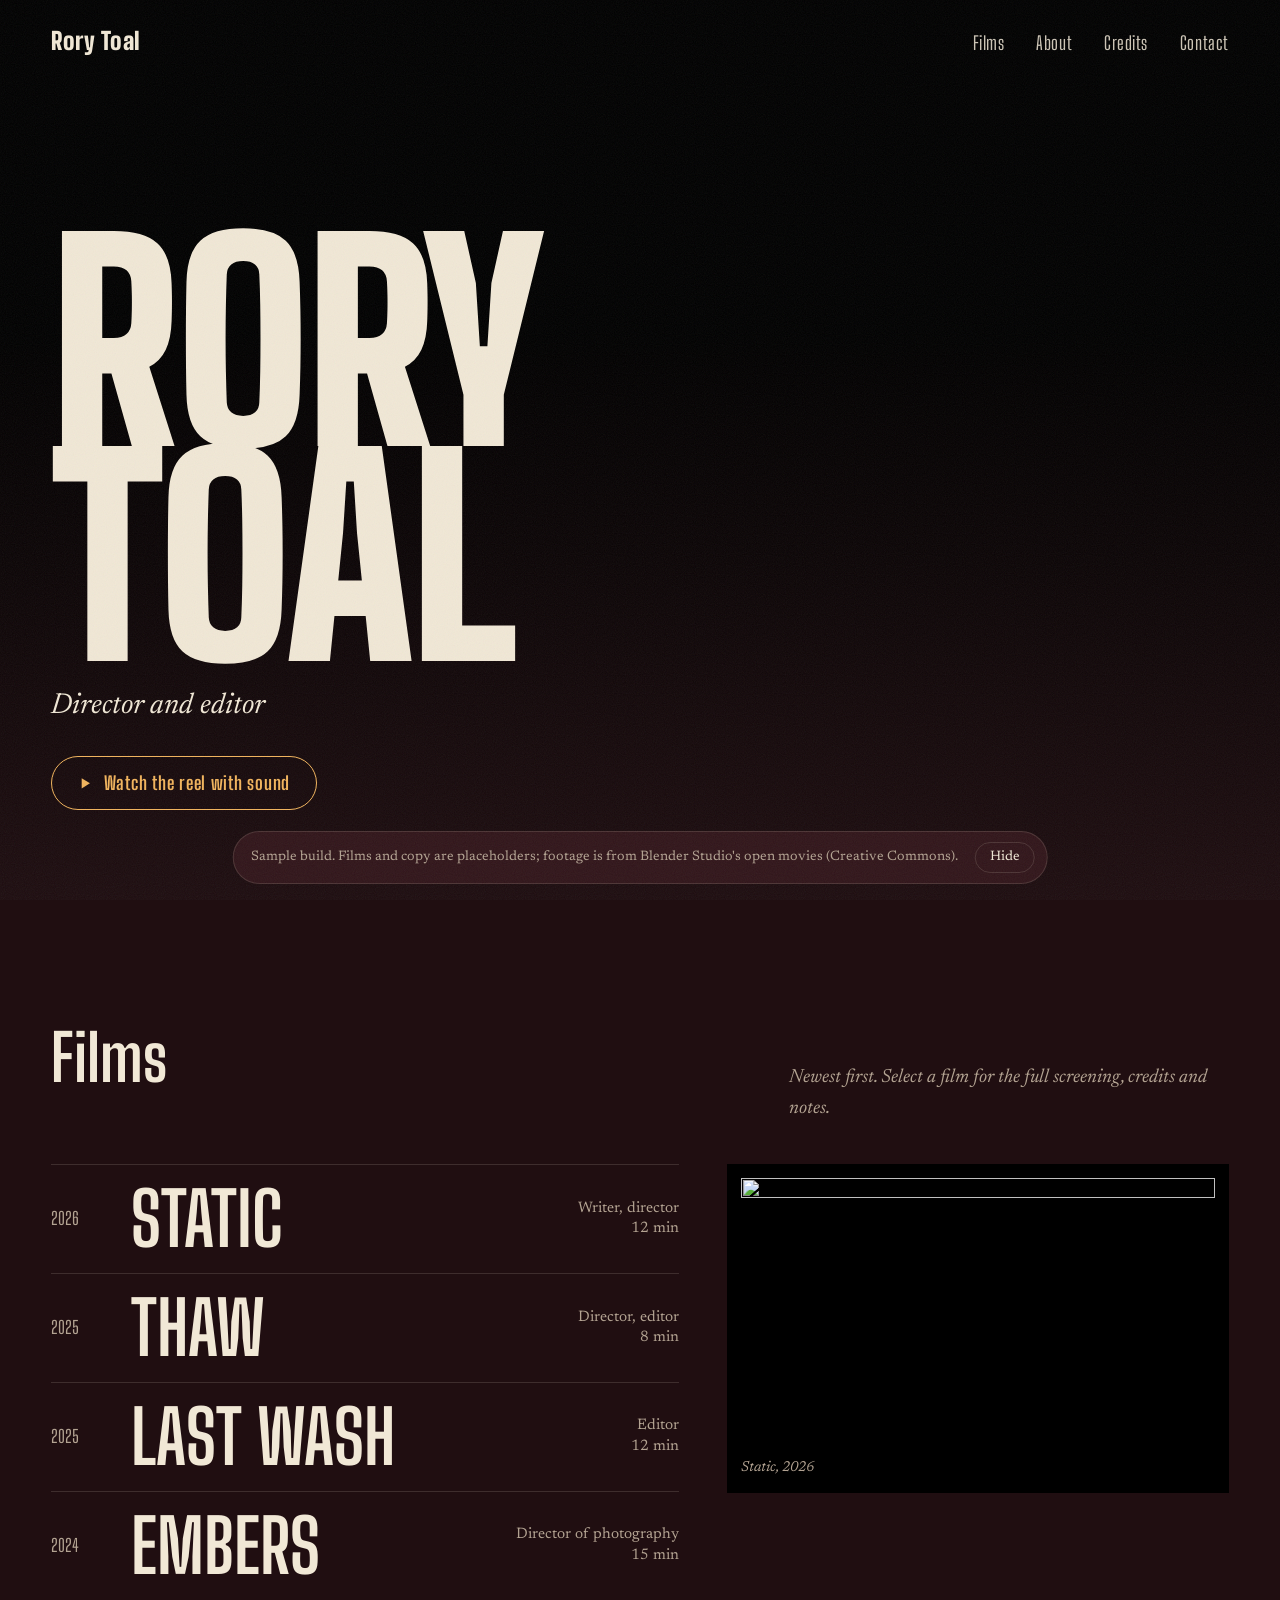
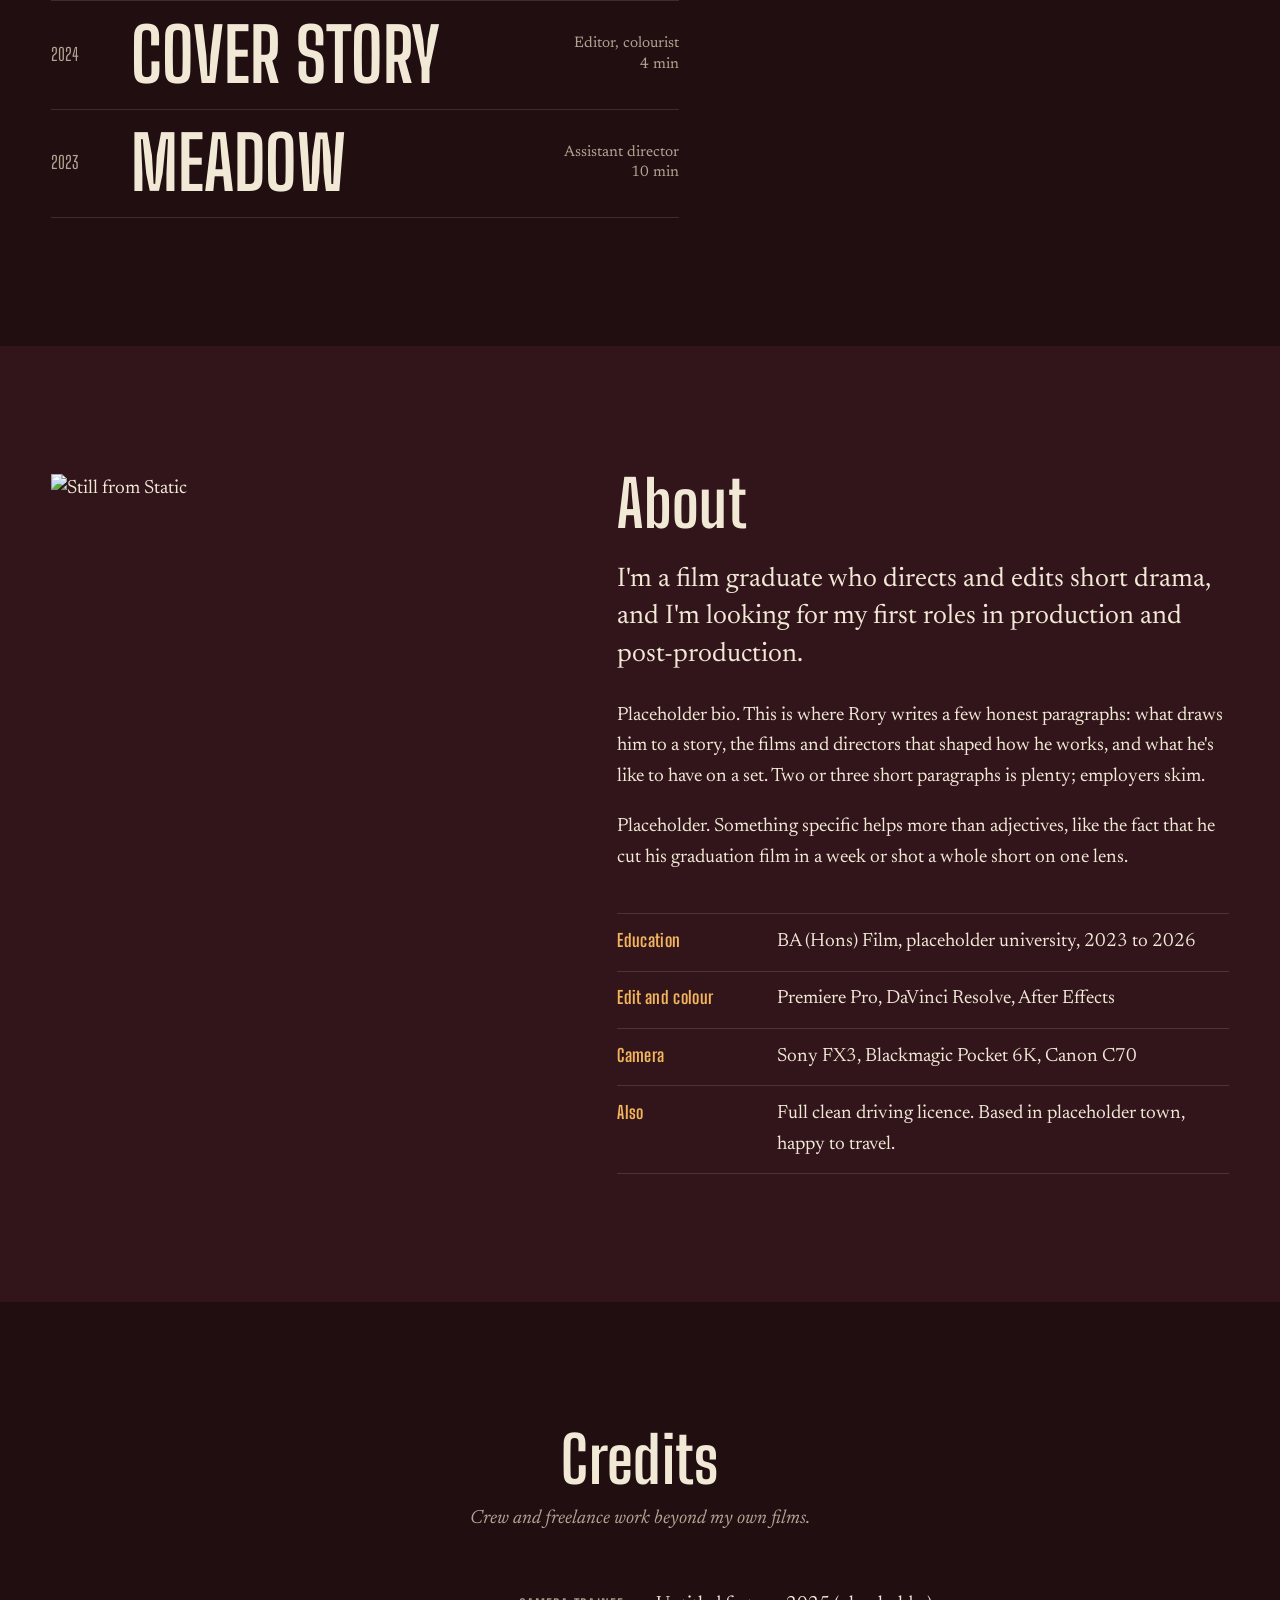
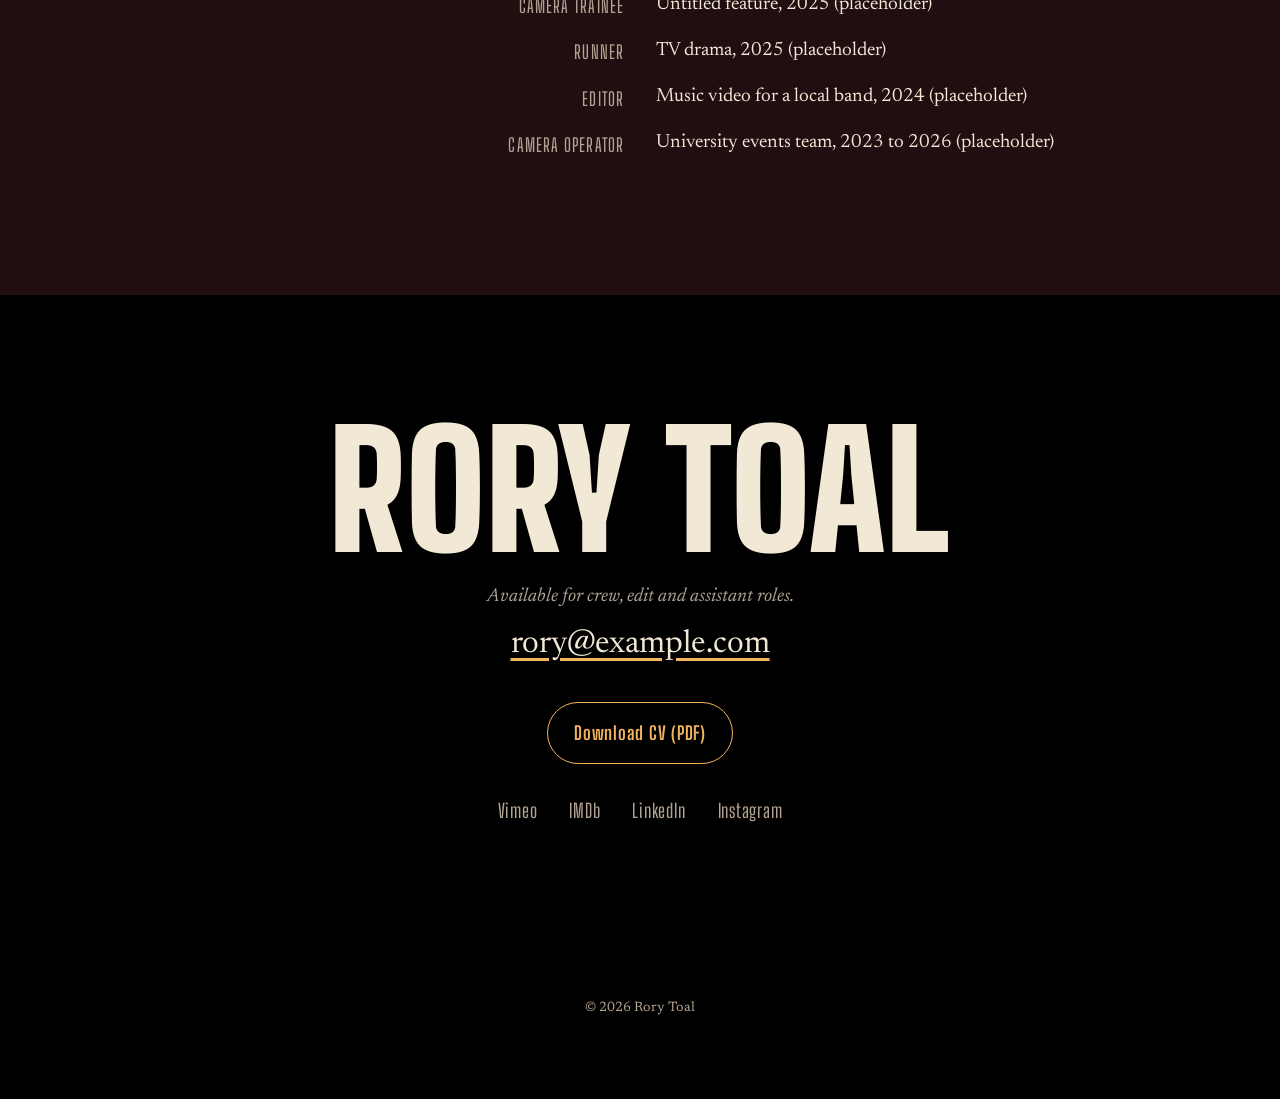
==== index.html @ 02decb04 "Sample film portfolio for Rory Toal Static, data-driven site: showreel hero, filmography, per-film p" ====
<!doctype html>
<html lang="en-GB">
<head>
  <meta charset="utf-8">
  <meta name="viewport" content="width=device-width, initial-scale=1">
  <title>Rory Toal, director and editor</title>
  <meta name="description" content="Films, showreel and credits of Rory Toal, director and editor.">
  <!-- Sample build: keep it out of search results until the real films go in. Remove this line at launch. -->
  <meta name="robots" content="noindex">
  <link rel="preconnect" href="https://fonts.googleapis.com">
  <link rel="preconnect" href="https://fonts.gstatic.com" crossorigin>
  <link href="https://fonts.googleapis.com/css2?family=Big+Shoulders+Display:wght@500;700;900&family=Newsreader:ital,opsz,wght@0,6..72,400;0,6..72,500;1,6..72,400&display=swap" rel="stylesheet">
  <link rel="stylesheet" href="assets/css/style.css">
  <link rel="icon" href="assets/img/favicon.svg" type="image/svg+xml">
</head>
<body class="home">

  <!-- Opening countdown, plays once per visit. Click or press any key to skip. -->
  <div class="leader" id="leader" aria-hidden="true">
    <div class="leader-frame">
      <span class="leader-sweep"></span>
      <span class="leader-ring"></span>
      <span class="leader-cross"></span>
      <span class="leader-num" id="leaderNum">3</span>
    </div>
  </div>

  <aside class="sample-note" id="sampleNote">
    <p>Sample build. Films and copy are placeholders; footage is from Blender Studio's open movies (Creative Commons).</p>
    <button type="button" id="sampleClose" aria-label="Hide this note">Hide</button>
  </aside>

  <header class="site-head">
    <a class="wordmark" href="./">Rory Toal</a>
    <nav aria-label="Main">
      <a href="#films">Films</a>
      <a href="#about">About</a>
      <a href="#credits">Credits</a>
      <a href="#contact">Contact</a>
    </nav>
  </header>

  <main>
    <section class="hero" aria-label="Showreel">
      <div class="hero-media" id="heroMedia" aria-hidden="true"></div>
      <div class="hero-shade"></div>
      <div class="hero-title">
        <h1>Rory<br>Toal</h1>
        <p class="hero-sub" id="heroSub">Director and editor</p>
        <button class="btn" type="button" id="watchReel">
          <svg viewBox="0 0 16 16" aria-hidden="true"><path d="M4 2.5v11l9-5.5z"/></svg>
          Watch the reel with sound
        </button>
      </div>
    </section>

    <section class="films" id="films" aria-labelledby="filmsHead">
      <div class="section-head">
        <h2 id="filmsHead">Films</h2>
        <p class="section-note">Newest first. Select a film for the full screening, credits and notes.</p>
      </div>
      <div class="programme">
        <ol class="film-list" id="filmList"></ol>
        <figure class="monitor" aria-hidden="true">
          <img id="monitorImg" alt="">
          <figcaption id="monitorCap"></figcaption>
        </figure>
      </div>
    </section>

    <section class="about" id="about" aria-labelledby="aboutHead">
      <div class="about-still">
        <img id="aboutImg" alt="Still from Static" loading="lazy">
      </div>
      <div class="about-copy">
        <h2 id="aboutHead">About</h2>
        <p class="lede">I'm a film graduate who directs and edits short drama, and I'm looking for my first roles in production and post-production.</p>
        <p>Placeholder bio. This is where Rory writes a few honest paragraphs: what draws him to a story, the films and directors that shaped how he works, and what he's like to have on a set. Two or three short paragraphs is plenty; employers skim.</p>
        <p>Placeholder. Something specific helps more than adjectives, like the fact that he cut his graduation film in a week or shot a whole short on one lens.</p>

        <dl class="facts">
          <div><dt>Education</dt><dd>BA (Hons) Film, placeholder university, 2023 to 2026</dd></div>
          <div><dt>Edit and colour</dt><dd>Premiere Pro, DaVinci Resolve, After Effects</dd></div>
          <div><dt>Camera</dt><dd>Sony FX3, Blackmagic Pocket 6K, Canon C70</dd></div>
          <div><dt>Also</dt><dd>Full clean driving licence. Based in placeholder town, happy to travel.</dd></div>
        </dl>
      </div>
    </section>

    <section class="credits" id="credits" aria-labelledby="creditsHead">
      <h2 id="creditsHead">Credits</h2>
      <p class="section-note">Crew and freelance work beyond my own films.</p>
      <dl class="roll" id="creditsRoll"></dl>
    </section>

    <section class="end-card" id="contact" aria-labelledby="contactHead">
      <h2 id="contactHead" class="end-name">Rory Toal</h2>
      <p class="end-line">Available for crew, edit and assistant roles.</p>
      <p><a class="end-email" id="endEmail" href="#"></a></p>
      <div class="end-actions">
        <a class="btn" id="cvLink" href="#" download>Download CV (PDF)</a>
      </div>
      <ul class="end-links" id="endLinks"></ul>
    </section>
  </main>

  <footer class="site-foot">
    <p>&copy; <span id="year"></span> Rory Toal</p>
  </footer>

  <!-- Player that opens over the page -->
  <dialog class="screen" id="screen" aria-label="Showreel">
    <button class="screen-close" type="button" id="screenClose">Close</button>
    <div class="screen-frame" id="screenFrame"></div>
  </dialog>

  <script src="assets/js/films.js"></script>
  <script src="assets/js/main.js"></script>
</body>
</html>
---- assets/css/style.css ----
/* ==========================================================
   Rory Toal — portfolio
   Palette: the inside of a cinema. Velvet seats, the lit screen,
   the warm tungsten of the projector bulb.
   ========================================================== */

:root {
  --velvet: #200e11;      /* page background: seat velvet in the dark */
  --curtain: #31151a;     /* raised surfaces */
  --screen: #f1e8d6;      /* main text: light off the screen */
  --dust: #b3a392;        /* secondary text */
  --tungsten: #f2b45c;    /* accent: projector bulb */
  --void: #000;           /* letterbox and player black */
  --rule: rgba(241, 232, 214, 0.14);

  --display: "Big Shoulders Display", "Arial Narrow", sans-serif;
  --text: "Newsreader", Georgia, serif;

  --gutter: clamp(1rem, 4vw, 3.5rem);
  --measure: 62ch;
}

*, *::before, *::after { box-sizing: border-box; }

html { scroll-behavior: smooth; }
@media (prefers-reduced-motion: reduce) { html { scroll-behavior: auto; } }

body {
  margin: 0;
  background: var(--velvet);
  color: var(--screen);
  font-family: var(--text);
  font-size: clamp(1.05rem, 0.98rem + 0.3vw, 1.2rem);
  line-height: 1.6;
  -webkit-font-smoothing: antialiased;
}

/* Film grain over everything. Static, so it never distracts. */
body::after {
  content: "";
  position: fixed;
  inset: 0;
  pointer-events: none;
  z-index: 90;
  opacity: 0.07;
  background-image: url("data:image/svg+xml,%3Csvg xmlns='http://www.w3.org/2000/svg' width='160' height='160'%3E%3Cfilter id='n'%3E%3CfeTurbulence type='fractalNoise' baseFrequency='.9' numOctaves='3' stitchTiles='stitch'/%3E%3C/filter%3E%3Crect width='100%25' height='100%25' filter='url(%23n)'/%3E%3C/svg%3E");
}

img { display: block; max-width: 100%; }
a { color: inherit; }
h1, h2, h3 { font-family: var(--display); font-weight: 700; line-height: 0.95; margin: 0; letter-spacing: 0.005em; }
p { margin: 0 0 1em; }

:focus-visible { outline: 2px solid var(--tungsten); outline-offset: 4px; }

.btn {
  display: inline-flex;
  align-items: center;
  gap: 0.6em;
  padding: 0.85em 1.4em 0.8em;
  border: 1px solid var(--tungsten);
  border-radius: 999px;
  background: transparent;
  color: var(--tungsten);
  font-family: var(--display);
  font-weight: 700;
  font-size: 1.15rem;
  letter-spacing: 0.04em;
  text-decoration: none;
  cursor: pointer;
}
.btn svg { width: 0.8em; height: 0.8em; fill: currentColor; }
.btn:hover { background: var(--tungsten); color: var(--velvet); }

/* ---------------- Opening countdown (Academy leader) ---------------- */
.leader {
  position: fixed;
  inset: 0;
  z-index: 100;
  display: grid;
  place-items: center;
  background: #d8cfbf;
  transition: opacity 0.6s ease;
  cursor: pointer;
}
.leader.done { opacity: 0; pointer-events: none; }
.leader-frame {
  position: relative;
  width: min(70vmin, 520px);
  aspect-ratio: 1;
  display: grid;
  place-items: center;
  border-radius: 50%;
  overflow: hidden;
  background: #bfb4a2;
}
.leader-sweep {
  position: absolute;
  inset: -20%;
  background: conic-gradient(from 0deg, #8f8473 0deg, #8f8473 var(--a, 0deg), transparent var(--a, 0deg));
}
.leader-frame.sweep .leader-sweep { animation: sweep 0.8s linear forwards; }
@property --a { syntax: "<angle>"; inherits: false; initial-value: 0deg; }
@keyframes sweep { to { --a: 360deg; } }
.leader-ring {
  position: absolute;
  inset: 8%;
  border-radius: 50%;
  border: 3px solid #2a2622;
  box-shadow: 0 0 0 14px #bfb4a2 inset, 0 0 0 17px #2a2622 inset;
}
.leader-cross {
  position: absolute;
  inset: 0;
  background:
    linear-gradient(#2a2622, #2a2622) center / 2px 100% no-repeat,
    linear-gradient(#2a2622, #2a2622) center / 100% 2px no-repeat;
}
.leader-num {
  position: relative;
  font-family: var(--display);
  font-weight: 900;
  font-size: min(42vmin, 320px);
  line-height: 1;
  color: #1c1916;
}

/* ---------------- Sample-build note ---------------- */
.sample-note {
  position: fixed;
  left: 50%;
  bottom: 1rem;
  transform: translateX(-50%);
  z-index: 80;
  display: flex;
  gap: 1rem;
  align-items: center;
  width: max-content;
  max-width: calc(100% - 2rem);
  padding: 0.6rem 0.7rem 0.6rem 1.1rem;
  background: var(--curtain);
  border: 1px solid var(--rule);
  border-radius: 999px;
  font-size: 0.85rem;
  line-height: 1.35;
  color: var(--dust);
}
.sample-note p { margin: 0; }
.sample-note button {
  flex: none;
  padding: 0.35rem 0.9rem;
  border: 1px solid var(--rule);
  border-radius: 999px;
  background: none;
  color: var(--screen);
  font: inherit;
  cursor: pointer;
}
@media (max-width: 640px) { .sample-note { border-radius: 14px; } }

/* ---------------- Header ---------------- */
.site-head {
  position: absolute;
  top: 0; left: 0; right: 0;
  z-index: 20;
  display: flex;
  justify-content: space-between;
  align-items: baseline;
  gap: 1rem;
  padding: 1.4rem var(--gutter);
}
.site-head.solid { position: relative; border-bottom: 1px solid var(--rule); }
.wordmark {
  font-family: var(--display);
  font-weight: 900;
  font-size: 1.5rem;
  letter-spacing: 0.02em;
  text-decoration: none;
}
.site-head nav { display: flex; gap: clamp(0.9rem, 2.5vw, 2rem); }
.site-head nav a {
  font-family: var(--display);
  font-weight: 500;
  font-size: 1.15rem;
  letter-spacing: 0.03em;
  text-decoration: none;
  color: var(--screen);
  opacity: 0.85;
}
.site-head nav a:hover { opacity: 1; color: var(--tungsten); }
@media (max-width: 520px) {
  .site-head nav a[href="#credits"] { display: none; }
}

/* ---------------- Hero: the reel as opening titles ---------------- */
.hero {
  position: relative;
  min-height: 100svh;
  display: flex;
  align-items: flex-end;
  overflow: hidden;
  background: var(--void);
}
.hero-media {
  position: absolute;
  inset: 0;
  background: center / cover no-repeat;
}
.hero-media iframe {
  position: absolute;
  top: 50%; left: 50%;
  width: 100vw;
  height: 56.25vw;
  min-height: 100svh;
  min-width: 177.78svh;
  transform: translate(-50%, -50%) scale(1.04);
  border: 0;
  pointer-events: none;
  opacity: 0;
  transition: opacity 1.2s ease;
}
.hero-media.playing iframe { opacity: 1; }
.hero-shade {
  position: absolute;
  inset: 0;
  background:
    linear-gradient(to top, rgba(32, 14, 17, 0.92) 0%, rgba(32, 14, 17, 0.35) 38%, rgba(0, 0, 0, 0.1) 65%, rgba(0, 0, 0, 0.45) 100%);
}
.hero-title {
  position: relative;
  padding: 0 var(--gutter) clamp(4.5rem, 10vh, 7rem);
}
.hero h1 {
  font-weight: 900;
  font-size: clamp(5.5rem, 21vw, 17rem);
  line-height: 0.8;
  letter-spacing: -0.01em;
  text-transform: uppercase;
}
.hero-sub {
  margin: 1.2rem 0 1.6rem;
  font-style: italic;
  font-size: clamp(1.25rem, 1rem + 1vw, 1.8rem);
  color: var(--screen);
}

/* The title card fades up after the countdown */
.home .hero-title, .home .site-head { opacity: 0; transition: opacity 1s ease 0.2s; }
.home.rolling .hero-title, .home.rolling .site-head { opacity: 1; }
.home.no-intro .hero-title, .home.no-intro .site-head { transition: none; }

/* ---------------- Section scaffolding ---------------- */
section:not(.hero) { padding: clamp(4.5rem, 10vw, 8rem) var(--gutter); }
.section-head { display: flex; flex-wrap: wrap; align-items: baseline; justify-content: space-between; gap: 0.5rem 2rem; margin-bottom: 2.5rem; }
section h2 { font-size: clamp(2.6rem, 5vw, 4rem); }
.section-note { margin: 0; color: var(--dust); font-style: italic; max-width: 40ch; }

/* ---------------- Films: the programme ---------------- */
.programme { display: grid; gap: 3rem; }
.film-list { list-style: none; margin: 0; padding: 0; border-top: 1px solid var(--rule); }
.film-list li { border-bottom: 1px solid var(--rule); }
.film-row {
  display: grid;
  grid-template-columns: 3.5rem 1fr auto;
  align-items: center;
  gap: 0.4rem 1.5rem;
  padding: 1.3rem 0;
  text-decoration: none;
}
.film-year { font-family: var(--display); font-weight: 500; font-size: 1.1rem; color: var(--dust); }
.film-title {
  font-family: var(--display);
  font-weight: 700;
  font-size: clamp(2.3rem, 6vw, 4.6rem);
  line-height: 0.9;
  text-transform: uppercase;
}
.film-meta { text-align: right; font-size: 0.95rem; line-height: 1.35; color: var(--dust); }
.film-row:hover .film-title, .film-row:focus-visible .film-title { color: var(--tungsten); }
.film-thumb { grid-column: 1 / -1; width: 100%; aspect-ratio: 2.39 / 1; object-fit: cover; margin-top: 0.8rem; }

.monitor { display: none; margin: 0; }

@media (min-width: 1000px) {
  .programme { grid-template-columns: minmax(0, 1.25fr) minmax(0, 1fr); align-items: start; }
  .film-thumb { display: none; }
  .monitor {
    display: block;
    position: sticky;
    top: 2rem;
    padding: 14px;
    background: var(--void);
  }
  .monitor img { width: 100%; aspect-ratio: 16 / 9; object-fit: cover; }
  .monitor figcaption { padding-top: 0.7rem; font-size: 0.9rem; font-style: italic; color: var(--dust); }
}

/* ---------------- About ---------------- */
.about {
  display: grid;
  gap: 2.5rem;
  background: var(--curtain);
}
.about-still img { width: 100%; aspect-ratio: 4 / 5; object-fit: cover; object-position: 40% center; }
.about-copy { max-width: var(--measure); }
.about-copy h2 { margin-bottom: 1.6rem; }
.lede { font-size: 1.4em; line-height: 1.4; }
.facts { margin: 2.5rem 0 0; border-top: 1px solid var(--rule); }
.facts div { display: grid; grid-template-columns: 9rem 1fr; gap: 1rem; padding: 0.8rem 0; border-bottom: 1px solid var(--rule); }
.facts dt { font-family: var(--display); font-weight: 700; font-size: 1.1rem; letter-spacing: 0.02em; color: var(--tungsten); }
.facts dd { margin: 0; }
@media (min-width: 900px) {
  .about { grid-template-columns: minmax(0, 0.8fr) minmax(0, 1fr); gap: clamp(3rem, 6vw, 6rem); align-items: start; }
  .about-still { position: sticky; top: 2rem; }
}
@media (max-width: 520px) { .facts div { grid-template-columns: 1fr; gap: 0.1rem; } }

/* ---------------- Credits: set like an end-credit roll ---------------- */
.credits { text-align: center; }
.credits .section-note { margin: 0.8rem auto 3rem; }
.roll { margin: 0 auto; max-width: 900px; }
.roll div {
  display: grid;
  grid-template-columns: 1fr 1fr;
  gap: 2rem;
  padding: 0.45rem 0;
}
.roll dt {
  text-align: right;
  font-family: var(--display);
  font-weight: 500;
  font-size: 1.15rem;
  letter-spacing: 0.06em;
  text-transform: uppercase;
  color: var(--dust);
  padding-top: 0.15rem;
}
.roll dd { margin: 0; text-align: left; }
@media (max-width: 600px) {
  .roll div { grid-template-columns: 1fr; gap: 0; padding: 0.7rem 0; text-align: center; }
  .roll dt, .roll dd { text-align: center; }
}

/* ---------------- End card ---------------- */
.end-card {
  text-align: center;
  background: var(--void);
  padding-bottom: clamp(6rem, 12vw, 9rem) !important;
}
.end-name { font-weight: 900; font-size: clamp(4rem, 14vw, 10rem); line-height: 0.85; text-transform: uppercase; }
.end-line { margin: 1.4rem 0 0.4rem; font-style: italic; color: var(--dust); }
.end-email { font-size: clamp(1.3rem, 1rem + 1.5vw, 2rem); text-decoration-color: var(--tungsten); text-underline-offset: 0.2em; }
.end-email:hover { color: var(--tungsten); }
.end-actions { margin: 2rem 0; }
.end-links { list-style: none; padding: 0; margin: 0; display: flex; flex-wrap: wrap; justify-content: center; gap: 0.5rem 2rem; }
.end-links a { font-family: var(--display); font-weight: 500; font-size: 1.2rem; letter-spacing: 0.04em; text-decoration: none; color: var(--dust); }
.end-links a:hover { color: var(--tungsten); }

.site-foot { padding: 1.5rem var(--gutter) 5rem; font-size: 0.85rem; color: var(--dust); background: var(--void); text-align: center; }
.site-foot p { margin: 0; }
.film-page .site-foot { background: transparent; padding-bottom: 2rem; }

/* ---------------- Player dialog ---------------- */
.screen {
  width: min(94vw, 1280px);
  max-width: none;
  padding: 0;
  border: 0;
  background: transparent;
  overflow: visible;
}
.screen::backdrop { background: rgba(0, 0, 0, 0.94); }
.screen-frame { aspect-ratio: 16 / 9; background: var(--void); }
.screen-frame iframe { width: 100%; height: 100%; border: 0; display: block; }
.screen-close {
  position: absolute;
  top: -3rem;
  right: 0;
  padding: 0.4rem 1rem;
  border: 1px solid var(--rule);
  border-radius: 999px;
  background: none;
  color: var(--screen);
  font: 1rem var(--text);
  cursor: pointer;
}

/* ---------------- Film page ---------------- */
.player {
  position: relative;
  background: var(--void);
  aspect-ratio: 16 / 9;
  max-height: 82svh;
  width: 100%;
}
.player iframe { position: absolute; inset: 0; width: 100%; height: 100%; border: 0; }
.player-poster {
  position: absolute;
  inset: 0;
  padding: 0;
  border: 0;
  background: var(--void);
  cursor: pointer;
  color: var(--screen);
}
.player-poster img { width: 100%; height: 100%; object-fit: cover; opacity: 0.8; transition: opacity 0.3s ease; }
.player-poster:hover img, .player-poster:focus-visible img { opacity: 1; }
.play-label {
  position: absolute;
  left: var(--gutter);
  bottom: var(--gutter);
  display: inline-flex;
  align-items: center;
  gap: 0.7em;
  padding: 0.9em 1.5em 0.85em;
  border-radius: 999px;
  background: var(--tungsten);
  color: var(--velvet);
  font-family: var(--display);
  font-weight: 700;
  font-size: clamp(1.05rem, 0.9rem + 0.6vw, 1.4rem);
  letter-spacing: 0.04em;
}
.play-label svg { width: 0.8em; height: 0.8em; fill: currentColor; }

.film-body {
  display: grid;
  gap: 2.5rem 4rem;
  padding: clamp(3rem, 7vw, 6rem) var(--gutter);
}
.film-head h1 { font-weight: 900; font-size: clamp(4rem, 13vw, 10rem); line-height: 0.82; text-transform: uppercase; }
.logline { margin: 1.4rem 0 0; max-width: 34ch; font-style: italic; font-size: clamp(1.35rem, 1rem + 1.4vw, 2.1rem); line-height: 1.3; }
.film-facts { margin: 0; display: grid; grid-template-columns: repeat(auto-fit, minmax(9rem, 1fr)); border-top: 1px solid var(--rule); }
.film-facts div { padding: 0.9rem 1rem 0.9rem 0; border-bottom: 1px solid var(--rule); }
.film-facts dt { font-family: var(--display); font-weight: 700; font-size: 1rem; letter-spacing: 0.03em; color: var(--tungsten); }
.film-facts dd { margin: 0.1rem 0 0; }
.film-text { max-width: var(--measure); }
.laurels { list-style: none; padding: 0; margin: 1.5rem 0; display: grid; gap: 0.4rem; }
.laurels li { font-style: italic; padding-left: 1.4rem; position: relative; }
.laurels li::before { content: ""; position: absolute; left: 0; top: 0.6em; width: 0.6rem; height: 0.6rem; border-radius: 50%; background: var(--tungsten); }
.footage-credit { font-size: 0.85rem; color: var(--dust); }
.film-credits { padding: 0 !important; text-align: center; }
.film-credits h2 { font-size: 2rem; margin-bottom: 1.5rem; }

@media (min-width: 1000px) {
  .film-body { grid-template-columns: minmax(0, 1.1fr) minmax(0, 1fr); }
  .film-head, .film-facts { grid-column: 1 / -1; }
  .film-credits { text-align: left; }
  .film-credits .roll div { grid-template-columns: 1fr 1fr; }
}

.film-nav { display: grid; grid-template-columns: 1fr 1fr; border-top: 1px solid var(--rule); }
.film-nav-link {
  padding: 2rem var(--gutter);
  font-family: var(--display);
  font-weight: 700;
  font-size: clamp(1.8rem, 4vw, 3.2rem);
  line-height: 1;
  text-transform: uppercase;
  text-decoration: none;
}
.film-nav-link span { display: block; margin-bottom: 0.5rem; font-family: var(--text); font-weight: 400; font-size: 0.95rem; text-transform: none; font-style: italic; color: var(--dust); }
.film-nav-link.next { text-align: right; border-left: 1px solid var(--rule); }
.film-nav-link:hover { color: var(--tungsten); }

.missing { padding: 8rem var(--gutter); max-width: var(--measure); }
.missing h1 { font-size: clamp(3rem, 8vw, 5rem); margin-bottom: 1rem; }
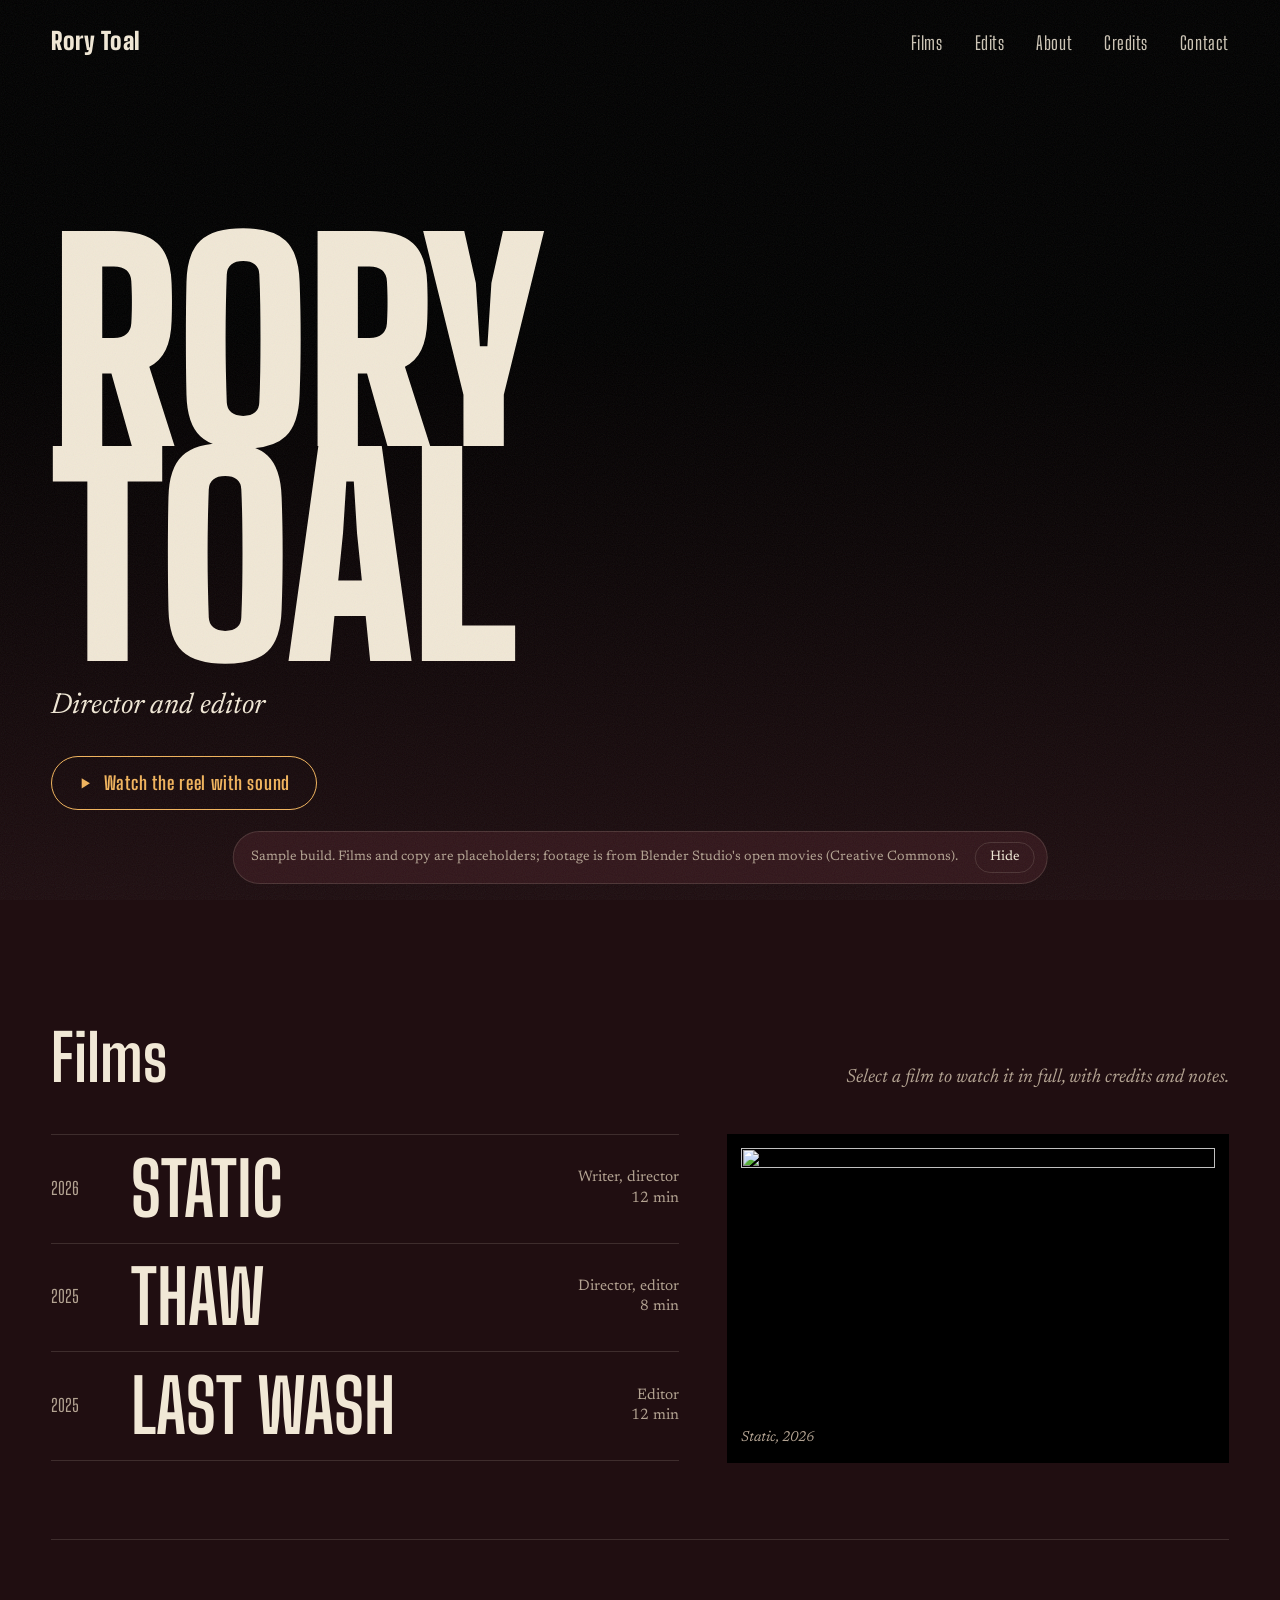
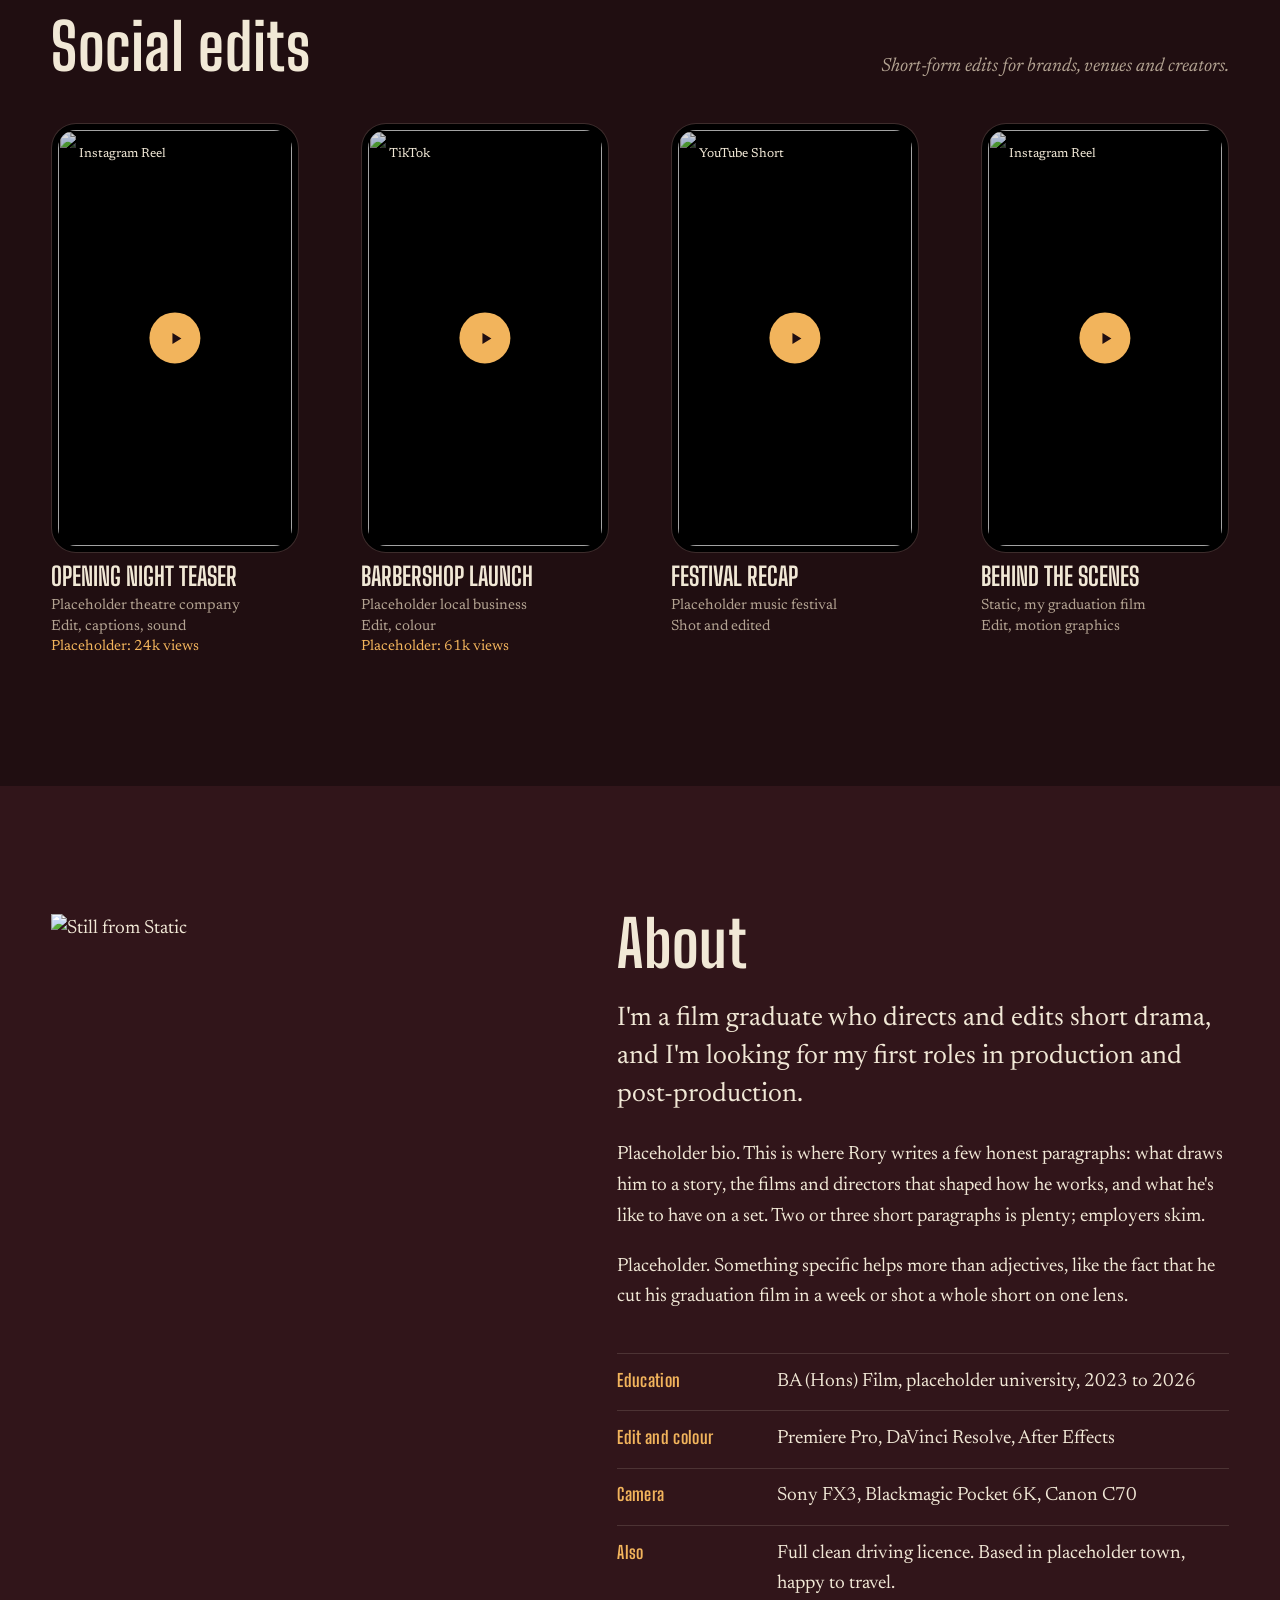
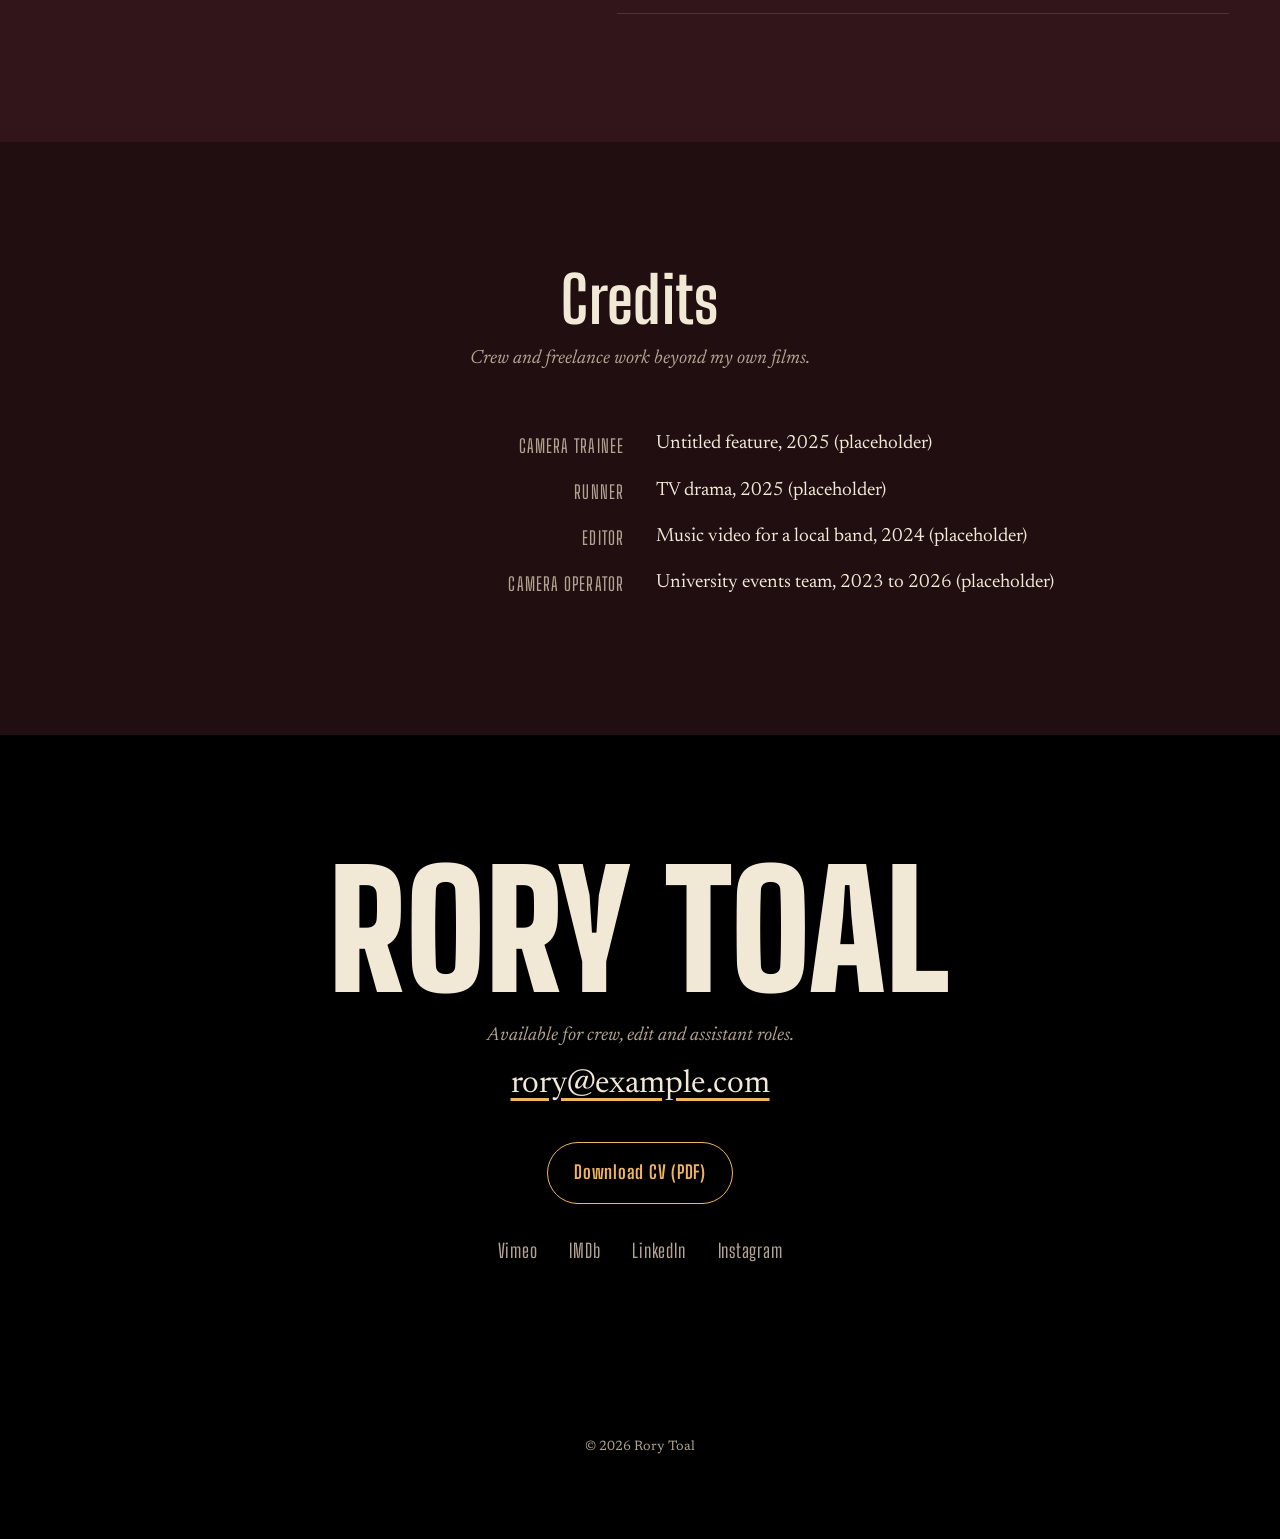
==== commit 5ff17236: "Three featured films plus a social edits section Trim the filmography to three films and add a strip" ====
--- a/index.html
+++ b/index.html
@@ -10,7 +10,7 @@
   <link rel="preconnect" href="https://fonts.googleapis.com">
   <link rel="preconnect" href="https://fonts.gstatic.com" crossorigin>
   <link href="https://fonts.googleapis.com/css2?family=Big+Shoulders+Display:wght@500;700;900&family=Newsreader:ital,opsz,wght@0,6..72,400;0,6..72,500;1,6..72,400&display=swap" rel="stylesheet">
-  <link rel="stylesheet" href="assets/css/style.css">
+  <link rel="stylesheet" href="assets/css/style.css?v=3">
   <link rel="icon" href="assets/img/favicon.svg" type="image/svg+xml">
 </head>
 <body class="home">
@@ -34,6 +34,7 @@
     <a class="wordmark" href="./">Rory Toal</a>
     <nav aria-label="Main">
       <a href="#films">Films</a>
+      <a href="#edits">Edits</a>
       <a href="#about">About</a>
       <a href="#credits">Credits</a>
       <a href="#contact">Contact</a>
@@ -57,7 +58,7 @@
     <section class="films" id="films" aria-labelledby="filmsHead">
       <div class="section-head">
         <h2 id="filmsHead">Films</h2>
-        <p class="section-note">Newest first. Select a film for the full screening, credits and notes.</p>
+        <p class="section-note">Select a film to watch it in full, with credits and notes.</p>
       </div>
       <div class="programme">
         <ol class="film-list" id="filmList"></ol>
@@ -66,6 +67,14 @@
           <figcaption id="monitorCap"></figcaption>
         </figure>
       </div>
+    </section>
+
+    <section class="edits" id="edits" aria-labelledby="editsHead">
+      <div class="section-head">
+        <h2 id="editsHead">Social edits</h2>
+        <p class="section-note">Short-form edits for brands, venues and creators.</p>
+      </div>
+      <ul class="clip-strip" id="clipStrip"></ul>
     </section>
 
     <section class="about" id="about" aria-labelledby="aboutHead">
@@ -114,7 +123,7 @@
     <div class="screen-frame" id="screenFrame"></div>
   </dialog>
 
-  <script src="assets/js/films.js"></script>
-  <script src="assets/js/main.js"></script>
+  <script src="assets/js/films.js?v=3"></script>
+  <script src="assets/js/main.js?v=3"></script>
 </body>
 </html>
--- a/assets/css/style.css
+++ b/assets/css/style.css
@@ -189,7 +189,7 @@
 }
 .site-head nav a:hover { opacity: 1; color: var(--tungsten); }
 @media (max-width: 520px) {
-  .site-head nav a[href="#credits"] { display: none; }
+  .site-head nav a[href="#credits"], .site-head nav a[href="#about"] { display: none; }
 }
 
 /* ---------------- Hero: the reel as opening titles ---------------- */
@@ -295,6 +295,98 @@
   .monitor figcaption { padding-top: 0.7rem; font-size: 0.9rem; font-style: italic; color: var(--dust); }
 }
 
+/* ---------------- Social edits: a strip of phone-shaped frames ---------------- */
+.films { padding-bottom: clamp(3rem, 6vw, 5rem) !important; }
+.edits { padding-top: 0 !important; }
+.edits .section-head { border-top: 1px solid var(--rule); padding-top: clamp(3rem, 6vw, 5rem); }
+.clip-strip {
+  list-style: none;
+  margin: 0 calc(var(--gutter) * -1);
+  padding: 0 var(--gutter) 1rem;
+  display: grid;
+  grid-auto-flow: column;
+  grid-auto-columns: min(62vw, 15rem);
+  gap: 1.25rem;
+  overflow-x: auto;
+  scroll-snap-type: x mandatory;
+  scroll-padding: 0 var(--gutter);
+  scrollbar-width: thin;
+  scrollbar-color: var(--curtain) transparent;
+}
+.clip-strip li { scroll-snap-align: start; }
+.clip {
+  display: block;
+  width: 100%;
+  padding: 0;
+  border: 0;
+  background: none;
+  color: inherit;
+  font: inherit;
+  text-align: left;
+  cursor: pointer;
+}
+.clip-frame {
+  position: relative;
+  display: block;
+  aspect-ratio: 9 / 16;
+  overflow: hidden;
+  border-radius: 18px;
+  background: var(--void);
+  box-shadow: 0 0 0 6px var(--void), 0 0 0 7px var(--rule);
+  margin: 7px 7px 1.1rem;
+}
+.clip-frame img { width: 100%; height: 100%; object-fit: cover; opacity: 0.85; transition: opacity 0.3s ease; }
+.clip:hover .clip-frame img, .clip:focus-visible .clip-frame img { opacity: 1; }
+.clip-platform {
+  position: absolute;
+  top: 0.7rem;
+  left: 0.7rem;
+  padding: 0.2rem 0.6rem;
+  border-radius: 999px;
+  background: rgba(0, 0, 0, 0.6);
+  font-size: 0.8rem;
+  color: var(--screen);
+}
+.clip-play {
+  position: absolute;
+  left: 50%;
+  top: 50%;
+  width: 3.2rem;
+  height: 3.2rem;
+  transform: translate(-50%, -50%);
+  display: grid;
+  place-items: center;
+  border-radius: 50%;
+  background: var(--tungsten);
+  color: var(--velvet);
+}
+.clip-play svg { width: 1rem; height: 1rem; fill: currentColor; margin-left: 0.15rem; }
+.clip-title {
+  display: block;
+  font-family: var(--display);
+  font-weight: 700;
+  font-size: 1.6rem;
+  line-height: 1;
+  text-transform: uppercase;
+}
+.clip:hover .clip-title, .clip:focus-visible .clip-title { color: var(--tungsten); }
+.clip-meta { display: block; margin-top: 0.45rem; font-size: 0.92rem; line-height: 1.4; color: var(--dust); }
+.clip-stat { color: var(--tungsten); }
+.clip:focus-visible { outline: none; }
+.clip:focus-visible .clip-frame { outline: 2px solid var(--tungsten); outline-offset: 10px; }
+
+@media (min-width: 1000px) {
+  .clip-strip {
+    margin: 0;
+    padding: 0;
+    grid-auto-flow: row;
+    grid-template-columns: repeat(4, minmax(0, 15.5rem));
+    justify-content: space-between;
+    gap: 2.5rem;
+    overflow: visible;
+  }
+}
+
 /* ---------------- About ---------------- */
 .about {
   display: grid;
@@ -371,6 +463,8 @@
 }
 .screen::backdrop { background: rgba(0, 0, 0, 0.94); }
 .screen-frame { aspect-ratio: 16 / 9; background: var(--void); }
+.screen.vertical { width: min(92vw, calc(82svh * 9 / 16)); }
+.screen.vertical .screen-frame { aspect-ratio: 9 / 16; border-radius: 18px; overflow: hidden; }
 .screen-frame iframe { width: 100%; height: 100%; border: 0; display: block; }
 .screen-close {
   position: absolute;
